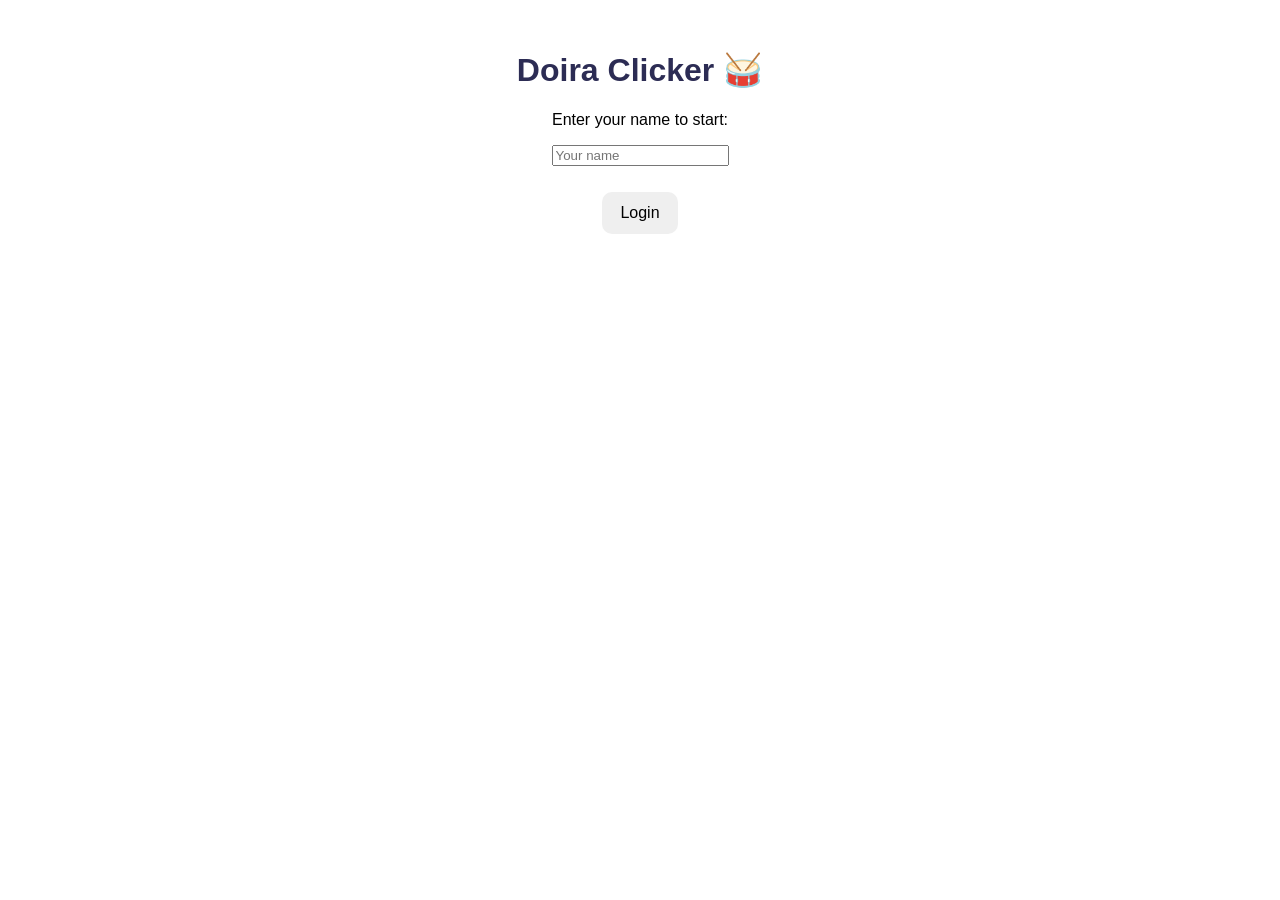
==== index.html @ 01674e0f "Initial commit" ====
<!DOCTYPE html>
<html lang="en">
<head>
    <meta charset="UTF-8">
    <title>Doira Clicker</title>
    <link rel="stylesheet" href="style.css">
</head>
<body>

<script>
if (!localStorage.getItem("doira_username")) {
    window.location.href = "login.html";
}
</script>

<button id="chatButton" class="chat-button">💬</button>

<div id="chatWindow" class="chat-window hidden">
    <div class="chat-header">
        <div>
            <strong>Daniel</strong>
            <span class="online-status">● Online</span>
        </div>

        <button id="closeChat" class="close-chat">×</button>
    </div>

    <div id="chatMessages" class="chat-messages">
        <div class="message bot-message">
            Hello! I'm Daniel 😊<br>
            You can ask me anything about the Doira.
        </div>
    </div>

    <div class="quick-questions">

        <button data-question="What is Doira?">
            🥁 What is Doira?
        </button>

        <button data-question="History of Doira">
            📜 History
        </button>

        <button data-question="How is Doira played?">
            🎵 Playing
        </button>

        <button data-question="Structure of Doira">
            🔨 Structure
        </button>

        <button data-question="Importance in Uzbek culture">
            🇺🇿 Culture
        </button>

        <button data-question="How many points do I have?">
            ⭐ My Score
        </button>

        <button data-question="How can I unlock Golden Doira?">
            🏆 Golden Doira
        </button>

        <button data-question="How can I unlock Ancient Doira?">
            🥁 Ancient Doira
        </button>

        <button data-question="What achievements can I unlock?">
            🎖 Achievements
        </button>

        <button data-question="Tell me an interesting fact about Doira">
            💡 Fun Fact
        </button>

         <button data-question="How does the bonus work?">
            🎁 Bonus +10
        </button>

        <button data-question="What can I do in this game?">
            ❓ Help
        </button>

    </div>

    <form id="chatForm" class="chat-input-area">
        <input
            id="chatInput"
            type="text"
            placeholder="Type your question..."
            autocomplete="off"
        >
        <button type="submit">➤</button>
    </form>
</div>

<div class="game-container">
    <h1>Doira Clicker 🥁</h1>

    <p class="score-text">Score: <span id="score">0</span></p>
    <p class="rank-text">Rank: <span id="rank">New Learner</span></p>

    <div class="doira-wrapper">
        <img src="doira.png" id="doira" alt="Doira">
        <span id="bonusText">+10</span>
    </div>

    <p id="factBox" class="fact-box">Unlock facts by earning more points!</p>

    <button onclick="goProfile()">👤 Profile</button>

    <audio id="drumSound" src="drum.mp3"></audio>
</div>

<script src="script.js"></script>
</body>
</html>
---- style.css ----
body {
  margin: 0;
  font-family: Arial, sans-serif;
  background: linear-gradient(135deg, #f7d794);
  text-align: center;
}

.game-container {
  padding: 30px;
}

h1 {
  color: #2c2c54;
}

.score-text {
  font-size: 28px;
  font-weight: bold;
}

.rank-text {
  font-size: 20px;
}

.doira-wrapper {
  position: relative;
  display: inline-block;
}

#doira {
  width: 230px;
  cursor: pointer;
  transition: transform 0.1s;
}

.click-animation {
  transform: scale(0.9);
}

#bonusText {
  position: absolute;
  top: -20px;
  left: 50%;
  transform: translateX(-50%);
  font-size: 32px;
  font-weight: bold;
  color: gold;
  opacity: 0;
  pointer-events: none;
}

.show-bonus {
  animation: bonusMove 0.7s ease-out;
}

@keyframes bonusMove {
  0% {
    opacity: 1;
    transform: translateX(-50%) translateY(0);
  }
  100% {
    opacity: 0;
    transform: translateX(-50%) translateY(-60px);
  }
}

.fact-box {
  background: white;
  padding: 15px;
  margin: 20px auto;
  max-width: 350px;
  border-radius: 12px;
  font-weight: bold;
}

button {
  padding: 12px 18px;
  margin: 8px;
  border: none;
  border-radius: 10px;
  cursor: pointer;
  font-size: 16px;
}

.collection {
  display: flex;
  justify-content: center;
  gap: 20px;
  flex-wrap: wrap;
}

.collection-img {
  width: 120px;
}

.locked {
  filter: grayscale(100%);
  opacity: 0.4;
}


.chat-button {
    position: fixed;
    right: 20px;
    bottom: 20px;
    width: 58px;
    height: 58px;
    border: none;
    border-radius: 50%;
    font-size: 25px;
    cursor: pointer;
    box-shadow: 0 5px 18px rgba(0, 0, 0, 0.25);
    z-index: 1000;
}

.chat-window {
    position: fixed;
    right: 20px;
    bottom: 90px;
    width: 340px;
    height: 480px;
    background: white;
    border-radius: 16px;
    box-shadow: 0 8px 30px rgba(0, 0, 0, 0.28);
    overflow: hidden;
    display: flex;
    flex-direction: column;
    text-align: left;
    z-index: 1000;
}

.hidden {
    display: none;
}

.chat-header {
    padding: 14px 16px;
    background: #2c2c54;
    color: white;
    display: flex;
    justify-content: space-between;
    align-items: center;
}

.online-status {
    display: block;
    margin-top: 3px;
    font-size: 12px;
}

.close-chat {
    margin: 0;
    padding: 0;
    background: transparent;
    color: white;
    font-size: 28px;
}

.chat-messages {
    flex: 1;
    padding: 14px;
    overflow-y: auto;
    background: #f3f3f7;
}

.message {
    max-width: 80%;
    margin-bottom: 10px;
    padding: 10px 12px;
    border-radius: 12px;
    line-height: 1.4;
    word-wrap: break-word;
}

.bot-message {
    background: white;
    border-bottom-left-radius: 3px;
}

.user-message {
    margin-left: auto;
    background: #d8d8ff;
    border-bottom-right-radius: 3px;
}

.quick-questions {
    padding: 8px;
    display: flex;
    gap: 6px;
    overflow-x: auto;
    background: white;
}

.quick-questions button {
    white-space: nowrap;
    margin: 0;
    padding: 7px 10px;
    font-size: 12px;
}

.chat-input-area {
    display: flex;
    padding: 10px;
    border-top: 1px solid #ddd;
    background: white;
}

.chat-input-area input {
    flex: 1;
    padding: 11px;
    border: 1px solid #ccc;
    border-radius: 10px;
    outline: none;
}

.chat-input-area button {
    margin: 0 0 0 7px;
    padding: 10px 14px;
}

@media (max-width: 500px) {
    .chat-window {
        right: 10px;
        bottom: 80px;
        width: calc(100% - 20px);
        height: 65vh;
    }

    .chat-button {
        right: 15px;
        bottom: 15px;
    }
}
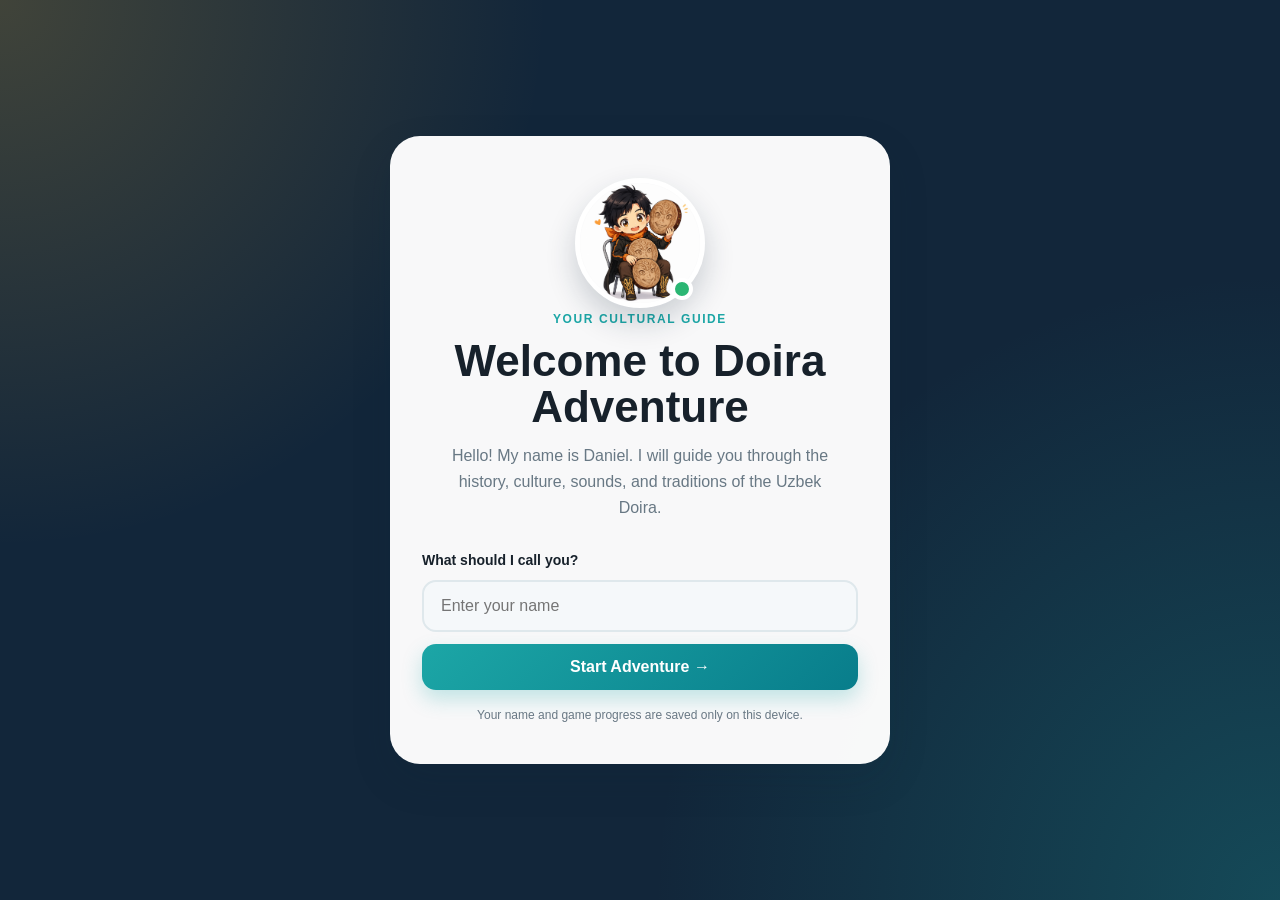
==== commit 8db75692: "Redesigned Doira game interface" ====
--- a/index.html
+++ b/index.html
@@ -2,34 +2,240 @@
 <html lang="en">
 <head>
     <meta charset="UTF-8">
+
+    <meta
+        name="viewport"
+        content="width=device-width, initial-scale=1.0"
+    >
+
     <title>Doira Clicker</title>
+
     <link rel="stylesheet" href="style.css">
+
+    <script src="https://telegram.org/js/telegram-web-app.js"></script>
 </head>
+
 <body>
 
-<script>
-if (!localStorage.getItem("doira_username")) {
-    window.location.href = "login.html";
-}
-</script>
-
-<button id="chatButton" class="chat-button">💬</button>
-
-<div id="chatWindow" class="chat-window hidden">
-    <div class="chat-header">
+<header class="app-header">
+
+    <div class="brand-section">
+
+        <img
+            src="daniel.png"
+            alt="Daniel"
+            class="daniel-avatar header-avatar"
+        >
+
         <div>
-            <strong>Daniel</strong>
-            <span class="online-status">● Online</span>
-        </div>
-
-        <button id="closeChat" class="close-chat">×</button>
+            <p class="brand-label">DANIEL PRESENTS</p>
+            <h1>Doira Clicker</h1>
+        </div>
+
     </div>
 
-    <div id="chatMessages" class="chat-messages">
+    <button
+        class="profile-header-button"
+        id="headerProfileButton"
+    >
+        <span>👤</span>
+        <span id="headerUsername">Player</span>
+    </button>
+
+</header>
+
+<main class="page-container game-page-container">
+
+    <section class="score-dashboard">
+
+        <article class="score-card main-score-card">
+
+            <p>Current Score</p>
+
+            <div class="score-value">
+                <span>⭐</span>
+                <strong id="score">0</strong>
+            </div>
+
+        </article>
+
+        <article class="score-card">
+
+            <p>Current Rank</p>
+            <strong id="rank">🌱 New Learner</strong>
+
+        </article>
+
+    </section>
+
+    <section class="progress-card">
+
+        <div class="progress-header">
+
+            <span id="progressRankName">
+                Progress to Beginner Performer
+            </span>
+
+            <span id="progressNumbers">
+                0 / 100
+            </span>
+
+        </div>
+
+        <div class="progress-track">
+
+            <div
+                class="progress-fill"
+                id="progressFill"
+            ></div>
+
+        </div>
+
+    </section>
+
+    <section class="doira-stage">
+
+        <div class="stage-decoration decoration-one"></div>
+        <div class="stage-decoration decoration-two"></div>
+
+        <p class="stage-label">TAP THE INSTRUMENT</p>
+
+        <div class="doira-wrapper">
+
+            <div class="doira-glow"></div>
+
+            <img
+                src="doira.png"
+                id="doira"
+                alt="Doira musical instrument"
+            >
+
+            <div id="floatingPointsContainer"></div>
+
+        </div>
+
+        <h2 id="currentDoiraTitle">Classic Doira</h2>
+
+        <p>
+            Tap the Doira to earn points and hear its sound.
+        </p>
+
+    </section>
+
+    <section class="content-card fact-section">
+
+        <div class="daniel-fact-header">
+
+            <img
+                src="daniel.png"
+                alt="Daniel"
+                class="daniel-avatar fact-avatar"
+            >
+
+            <div>
+                <p class="section-label">DANIEL SAYS</p>
+                <h2>Did You Know?</h2>
+            </div>
+
+        </div>
+
+        <p id="factBox" class="fact-text">
+            Earn 50 points to unlock your first Doira fact.
+        </p>
+
+        <div class="fact-progress">
+
+            <span id="factProgressText">
+                0 facts unlocked
+            </span>
+
+        </div>
+
+    </section>
+
+    <section class="mini-features-grid">
+
+        <article
+            class="mini-feature-card"
+            id="profileFeatureCard"
+        >
+            <span>👤</span>
+            <h3>Profile</h3>
+            <p>View your score, rank, and collection.</p>
+        </article>
+
+        <article
+            class="mini-feature-card"
+            id="collectionFeatureCard"
+        >
+            <span>🥁</span>
+            <h3>Collection</h3>
+            <p>Unlock and select new Doira designs.</p>
+        </article>
+
+    </section>
+
+</main>
+
+<!-- Floating chat button -->
+
+<button
+    id="chatButton"
+    class="chat-button"
+    aria-label="Open Daniel assistant"
+>
+    <img
+        src="daniel.png"
+        alt="Daniel assistant"
+    >
+
+    <span class="chat-notification">1</span>
+</button>
+
+<!-- Chat window -->
+
+<section
+    id="chatWindow"
+    class="chat-window hidden"
+>
+
+    <header class="chat-header">
+
+        <div class="chat-agent">
+
+            <img
+                src="daniel.png"
+                alt="Daniel"
+                class="daniel-avatar chat-avatar"
+            >
+
+            <div>
+                <strong>Daniel</strong>
+                <span>● Online cultural guide</span>
+            </div>
+
+        </div>
+
+        <button
+            id="closeChat"
+            class="close-chat"
+            aria-label="Close chat"
+        >
+            ×
+        </button>
+
+    </header>
+
+    <div
+        id="chatMessages"
+        class="chat-messages"
+    >
+
         <div class="message bot-message">
-            Hello! I'm Daniel 😊<br>
-            You can ask me anything about the Doira.
-        </div>
+            Hello! I am Daniel 😊 You can ask me about the Doira,
+            your score, unlocked facts, or your collection.
+        </div>
+
     </div>
 
     <div class="quick-questions">
@@ -38,7 +244,7 @@
             🥁 What is Doira?
         </button>
 
-        <button data-question="History of Doira">
+        <button data-question="Tell me about the history of Doira">
             📜 History
         </button>
 
@@ -46,11 +252,11 @@
             🎵 Playing
         </button>
 
-        <button data-question="Structure of Doira">
+        <button data-question="What is the structure of Doira?">
             🔨 Structure
         </button>
 
-        <button data-question="Importance in Uzbek culture">
+        <button data-question="Why is Doira important in Uzbek culture?">
             🇺🇿 Culture
         </button>
 
@@ -63,19 +269,15 @@
         </button>
 
         <button data-question="How can I unlock Ancient Doira?">
-            🥁 Ancient Doira
-        </button>
-
-        <button data-question="What achievements can I unlock?">
-            🎖 Achievements
+            🏺 Ancient Doira
         </button>
 
         <button data-question="Tell me an interesting fact about Doira">
             💡 Fun Fact
         </button>
 
-         <button data-question="How does the bonus work?">
-            🎁 Bonus +10
+        <button data-question="How does the bonus work?">
+            ✨ Bonus
         </button>
 
         <button data-question="What can I do in this game?">
@@ -84,35 +286,53 @@
 
     </div>
 
-    <form id="chatForm" class="chat-input-area">
+    <form
+        id="chatForm"
+        class="chat-input-area"
+    >
+
         <input
             id="chatInput"
             type="text"
-            placeholder="Type your question..."
+            placeholder="Ask Daniel..."
             autocomplete="off"
         >
-        <button type="submit">➤</button>
+
+        <button
+            type="submit"
+            aria-label="Send message"
+        >
+            ➤
+        </button>
+
     </form>
-</div>
-
-<div class="game-container">
-    <h1>Doira Clicker 🥁</h1>
-
-    <p class="score-text">Score: <span id="score">0</span></p>
-    <p class="rank-text">Rank: <span id="rank">New Learner</span></p>
-
-    <div class="doira-wrapper">
-        <img src="doira.png" id="doira" alt="Doira">
-        <span id="bonusText">+10</span>
-    </div>
-
-    <p id="factBox" class="fact-box">Unlock facts by earning more points!</p>
-
-    <button onclick="goProfile()">👤 Profile</button>
-
-    <audio id="drumSound" src="drum.mp3"></audio>
-</div>
+
+</section>
+
+<nav class="bottom-navigation">
+
+    <button class="nav-button active">
+        <span>🎮</span>
+        Game
+    </button>
+
+    <button
+        class="nav-button"
+        data-link="profile.html"
+    >
+        <span>👤</span>
+        Profile
+    </button>
+
+</nav>
+
+<audio
+    id="drumSound"
+    src="drum.mp3"
+    preload="auto"
+></audio>
 
 <script src="script.js"></script>
+
 </body>
 </html>
--- a/style.css
+++ b/style.css
@@ -1,233 +1,1119 @@
+:root {
+    --primary-dark: #12263a;
+    --secondary-dark: #19364d;
+    --turquoise: #1ca6a6;
+    --turquoise-light: #75d6ce;
+    --gold: #e5ad39;
+    --cream: #fff8e8;
+    --surface: #ffffff;
+    --surface-soft: #f5f8fa;
+    --text-main: #17212b;
+    --text-muted: #687884;
+    --success: #2bb673;
+    --danger: #dc5a5a;
+    --border: #dfe8ec;
+    --shadow: 0 16px 40px rgba(15, 39, 57, 0.13);
+    --small-shadow: 0 8px 24px rgba(15, 39, 57, 0.1);
+}
+
+* {
+    box-sizing: border-box;
+}
+
+html {
+    scroll-behavior: smooth;
+}
+
 body {
-  margin: 0;
-  font-family: Arial, sans-serif;
-  background: linear-gradient(135deg, #f7d794);
-  text-align: center;
-}
-
-.game-container {
-  padding: 30px;
-}
-
-h1 {
-  color: #2c2c54;
-}
-
-.score-text {
-  font-size: 28px;
-  font-weight: bold;
-}
-
-.rank-text {
-  font-size: 20px;
+    min-height: 100vh;
+    margin: 0;
+    padding-bottom: 90px;
+    color: var(--text-main);
+    font-family: Arial, Helvetica, sans-serif;
+    background:
+        radial-gradient(
+            circle at top right,
+            rgba(117, 214, 206, 0.25),
+            transparent 35%
+        ),
+        linear-gradient(180deg, #f6fbfc 0%, #eef5f7 100%);
+}
+
+button,
+input {
+    font: inherit;
+}
+
+button {
+    cursor: pointer;
+}
+
+.hidden {
+    display: none !important;
+}
+
+/* Shared avatar */
+
+.daniel-avatar {
+    object-fit: cover;
+    border-radius: 50%;
+    background: var(--surface);
+}
+
+.header-avatar {
+    width: 50px;
+    height: 50px;
+    border: 3px solid rgba(255, 255, 255, 0.25);
+}
+
+.fact-avatar {
+    width: 56px;
+    height: 56px;
+    border: 3px solid var(--turquoise-light);
+}
+
+.chat-avatar {
+    width: 43px;
+    height: 43px;
+}
+
+/* Login */
+
+.login-page {
+    display: grid;
+    place-items: center;
+    padding: 24px;
+    background:
+        radial-gradient(
+            circle at top left,
+            rgba(229, 173, 57, 0.22),
+            transparent 35%
+        ),
+        radial-gradient(
+            circle at bottom right,
+            rgba(28, 166, 166, 0.28),
+            transparent 40%
+        ),
+        var(--primary-dark);
+}
+
+.login-layout {
+    width: 100%;
+    max-width: 500px;
+}
+
+.login-card {
+    padding: 42px 32px;
+    text-align: center;
+    border-radius: 30px;
+    background: rgba(255, 255, 255, 0.97);
+    box-shadow: var(--shadow);
+}
+
+.avatar-wrapper {
+    position: relative;
+    display: inline-block;
+}
+
+.large-avatar {
+    width: 130px;
+    height: 130px;
+    border: 5px solid var(--surface);
+    box-shadow: 0 14px 30px rgba(18, 38, 58, 0.2);
+}
+
+.online-indicator {
+    position: absolute;
+    right: 12px;
+    bottom: 12px;
+    width: 22px;
+    height: 22px;
+    border: 4px solid white;
+    border-radius: 50%;
+    background: var(--success);
+}
+
+.small-label,
+.section-label,
+.brand-label,
+.stage-label {
+    margin: 0;
+    color: var(--turquoise);
+    font-size: 12px;
+    font-weight: 800;
+    letter-spacing: 1.6px;
+}
+
+.login-card h1 {
+    margin: 12px 0;
+    font-size: clamp(30px, 7vw, 44px);
+    line-height: 1.05;
+}
+
+.login-description {
+    margin: 0 auto 30px;
+    max-width: 390px;
+    color: var(--text-muted);
+    font-size: 16px;
+    line-height: 1.65;
+}
+
+.login-form {
+    display: flex;
+    flex-direction: column;
+    gap: 12px;
+    text-align: left;
+}
+
+.login-form label {
+    font-size: 14px;
+    font-weight: 700;
+}
+
+.login-form input {
+    width: 100%;
+    padding: 15px 17px;
+    color: var(--text-main);
+    border: 2px solid var(--border);
+    border-radius: 14px;
+    outline: none;
+    background: var(--surface-soft);
+    transition: 0.2s;
+}
+
+.login-form input:focus {
+    border-color: var(--turquoise);
+    box-shadow: 0 0 0 4px rgba(28, 166, 166, 0.13);
+}
+
+.privacy-text {
+    margin: 18px 0 0;
+    color: var(--text-muted);
+    font-size: 12px;
+}
+
+/* Buttons */
+
+.primary-button,
+.secondary-button {
+    border: none;
+    border-radius: 14px;
+    font-weight: 700;
+    transition:
+        transform 0.2s,
+        box-shadow 0.2s,
+        opacity 0.2s;
+}
+
+.primary-button {
+    padding: 14px 20px;
+    color: white;
+    background:
+        linear-gradient(
+            135deg,
+            var(--turquoise),
+            #087d8b
+        );
+    box-shadow: 0 9px 20px rgba(28, 166, 166, 0.25);
+}
+
+.secondary-button {
+    padding: 11px 16px;
+    color: var(--primary-dark);
+    border: 1px solid var(--border);
+    background: var(--surface-soft);
+}
+
+.primary-button:hover,
+.secondary-button:hover {
+    transform: translateY(-2px);
+}
+
+.primary-button:active,
+.secondary-button:active {
+    transform: translateY(0);
+}
+
+.primary-button:disabled,
+.secondary-button:disabled {
+    cursor: not-allowed;
+    opacity: 0.45;
+    transform: none;
+}
+
+.full-button {
+    width: 100%;
+}
+
+/* App header */
+
+.app-header {
+    position: sticky;
+    top: 0;
+    z-index: 30;
+    display: flex;
+    justify-content: space-between;
+    align-items: center;
+    min-height: 82px;
+    padding: 15px 22px;
+    color: white;
+    background:
+        linear-gradient(
+            135deg,
+            var(--primary-dark),
+            var(--secondary-dark)
+        );
+    box-shadow: 0 5px 18px rgba(18, 38, 58, 0.2);
+}
+
+.brand-section {
+    display: flex;
+    align-items: center;
+    gap: 12px;
+}
+
+.brand-section h1 {
+    margin: 2px 0 0;
+    font-size: 21px;
+}
+
+.brand-label {
+    color: var(--turquoise-light);
+    font-size: 10px;
+}
+
+.profile-header-button,
+.small-icon-button {
+    border: none;
+    color: white;
+    background: rgba(255, 255, 255, 0.11);
+}
+
+.profile-header-button {
+    display: flex;
+    align-items: center;
+    gap: 7px;
+    padding: 10px 13px;
+    border-radius: 12px;
+}
+
+.small-icon-button {
+    width: 42px;
+    height: 42px;
+    border-radius: 50%;
+    font-size: 20px;
+}
+
+/* Layout */
+
+.page-container {
+    width: min(100% - 28px, 920px);
+    margin: 0 auto;
+    padding: 24px 0;
+}
+
+.game-page-container {
+    max-width: 760px;
+}
+
+.content-card,
+.progress-card,
+.score-card,
+.profile-hero {
+    border: 1px solid rgba(223, 232, 236, 0.75);
+    background: rgba(255, 255, 255, 0.95);
+    box-shadow: var(--small-shadow);
+}
+
+/* Score */
+
+.score-dashboard {
+    display: grid;
+    grid-template-columns: 1.15fr 1fr;
+    gap: 14px;
+}
+
+.score-card {
+    padding: 18px;
+    border-radius: 18px;
+}
+
+.score-card p {
+    margin: 0 0 8px;
+    color: var(--text-muted);
+    font-size: 13px;
+}
+
+.score-card strong {
+    font-size: 18px;
+}
+
+.main-score-card {
+    color: white;
+    border: none;
+    background:
+        linear-gradient(
+            135deg,
+            var(--turquoise),
+            #087d8b
+        );
+}
+
+.main-score-card p {
+    color: rgba(255, 255, 255, 0.75);
+}
+
+.score-value {
+    display: flex;
+    align-items: center;
+    gap: 8px;
+}
+
+.score-value strong {
+    font-size: 30px;
+}
+
+/* Progress */
+
+.progress-card {
+    margin-top: 14px;
+    padding: 17px;
+    border-radius: 18px;
+}
+
+.progress-header {
+    display: flex;
+    justify-content: space-between;
+    gap: 12px;
+    margin-bottom: 10px;
+    font-size: 13px;
+    font-weight: 700;
+}
+
+.progress-header span:last-child {
+    color: var(--turquoise);
+}
+
+.progress-track {
+    height: 11px;
+    overflow: hidden;
+    border-radius: 99px;
+    background: #e7eff2;
+}
+
+.progress-fill {
+    width: 0;
+    height: 100%;
+    border-radius: inherit;
+    background:
+        linear-gradient(
+            90deg,
+            var(--gold),
+            #ffda75
+        );
+    transition: width 0.4s ease;
+}
+
+/* Game stage */
+
+.doira-stage {
+    position: relative;
+    overflow: hidden;
+    margin-top: 18px;
+    padding: 36px 20px 28px;
+    text-align: center;
+    border-radius: 28px;
+    color: white;
+    background:
+        linear-gradient(
+            145deg,
+            var(--primary-dark),
+            #214d65
+        );
+    box-shadow: var(--shadow);
+}
+
+.stage-decoration {
+    position: absolute;
+    border-radius: 50%;
+    background: rgba(117, 214, 206, 0.12);
+}
+
+.decoration-one {
+    top: -70px;
+    right: -60px;
+    width: 220px;
+    height: 220px;
+}
+
+.decoration-two {
+    bottom: -100px;
+    left: -80px;
+    width: 250px;
+    height: 250px;
+}
+
+.stage-label {
+    position: relative;
+    color: var(--gold);
 }
 
 .doira-wrapper {
-  position: relative;
-  display: inline-block;
+    position: relative;
+    z-index: 2;
+    display: inline-grid;
+    place-items: center;
+    width: min(78vw, 330px);
+    height: min(78vw, 330px);
+    margin: 15px 0 8px;
+}
+
+.doira-glow {
+    position: absolute;
+    width: 82%;
+    height: 82%;
+    border-radius: 50%;
+    background: rgba(229, 173, 57, 0.2);
+    filter: blur(22px);
+    animation: glowPulse 2s infinite alternate;
 }
 
 #doira {
-  width: 230px;
-  cursor: pointer;
-  transition: transform 0.1s;
-}
-
-.click-animation {
-  transform: scale(0.9);
-}
-
-#bonusText {
-  position: absolute;
-  top: -20px;
-  left: 50%;
-  transform: translateX(-50%);
-  font-size: 32px;
-  font-weight: bold;
-  color: gold;
-  opacity: 0;
-  pointer-events: none;
-}
-
-.show-bonus {
-  animation: bonusMove 0.7s ease-out;
-}
-
-@keyframes bonusMove {
-  0% {
+    position: relative;
+    z-index: 2;
+    width: 88%;
+    max-height: 88%;
+    object-fit: contain;
+    cursor: pointer;
+    user-select: none;
+    -webkit-tap-highlight-color: transparent;
+    filter: drop-shadow(0 18px 18px rgba(0, 0, 0, 0.3));
+    transition: transform 0.12s ease;
+}
+
+#doira:hover {
+    transform: scale(1.025);
+}
+
+#doira.click-animation {
+    transform: scale(0.89) rotate(-2deg);
+}
+
+.doira-stage h2 {
+    position: relative;
+    z-index: 2;
+    margin: 0 0 7px;
+}
+
+.doira-stage > p:last-child {
+    position: relative;
+    z-index: 2;
+    margin: 0;
+    color: rgba(255, 255, 255, 0.72);
+}
+
+#floatingPointsContainer {
+    position: absolute;
+    inset: 0;
+    z-index: 5;
+    pointer-events: none;
+}
+
+.floating-point {
+    position: absolute;
+    left: 50%;
+    top: 38%;
+    font-size: 28px;
+    font-weight: 900;
+    transform: translate(-50%, -50%);
+    animation: floatingScore 0.8s ease-out forwards;
+}
+
+.normal-point {
+    color: white;
+    text-shadow: 0 3px 10px rgba(0, 0, 0, 0.4);
+}
+
+.bonus-point {
+    color: #ffd65c;
+    font-size: 35px;
+    text-shadow:
+        0 0 12px rgba(255, 214, 92, 0.8),
+        0 4px 10px rgba(0, 0, 0, 0.35);
+}
+
+/* Cards */
+
+.content-card {
+    margin-top: 18px;
+    padding: 21px;
+    border-radius: 22px;
+}
+
+.section-heading,
+.daniel-fact-header {
+    display: flex;
+    justify-content: space-between;
+    align-items: center;
+}
+
+.section-heading h2,
+.daniel-fact-header h2 {
+    margin: 3px 0 0;
+    font-size: 21px;
+}
+
+.section-icon {
+    font-size: 32px;
+}
+
+.daniel-fact-header {
+    justify-content: flex-start;
+    gap: 13px;
+}
+
+.fact-text {
+    min-height: 52px;
+    margin: 18px 0 11px;
+    color: var(--text-main);
+    font-size: 16px;
+    line-height: 1.6;
+}
+
+.fact-progress {
+    padding-top: 11px;
+    color: var(--turquoise);
+    border-top: 1px solid var(--border);
+    font-size: 13px;
+    font-weight: 700;
+}
+
+.mini-features-grid {
+    display: grid;
+    grid-template-columns: 1fr 1fr;
+    gap: 14px;
+    margin-top: 18px;
+}
+
+.mini-feature-card {
+    padding: 20px;
+    border-radius: 20px;
+    border: 1px solid var(--border);
+    background: white;
+    box-shadow: var(--small-shadow);
+    cursor: pointer;
+    transition: 0.2s;
+}
+
+.mini-feature-card:hover {
+    transform: translateY(-3px);
+}
+
+.mini-feature-card span {
+    font-size: 30px;
+}
+
+.mini-feature-card h3 {
+    margin: 10px 0 6px;
+}
+
+.mini-feature-card p {
+    margin: 0;
+    color: var(--text-muted);
+    font-size: 13px;
+    line-height: 1.45;
+}
+
+/* Profile */
+
+.profile-hero {
+    display: flex;
+    align-items: center;
+    gap: 18px;
+    padding: 23px;
+    border-radius: 22px;
+}
+
+.profile-avatar {
+    display: grid;
+    place-items: center;
+    width: 72px;
+    height: 72px;
+    flex-shrink: 0;
+    color: white;
+    border-radius: 50%;
+    background:
+        linear-gradient(
+            135deg,
+            var(--turquoise),
+            var(--primary-dark)
+        );
+    font-size: 29px;
+    font-weight: 800;
+}
+
+.profile-hero h2 {
+    margin: 4px 0;
+}
+
+.profile-hero p:last-child {
+    margin: 0;
+    color: var(--text-muted);
+}
+
+.statistics-grid {
+    display: grid;
+    grid-template-columns: repeat(2, 1fr);
+    gap: 14px;
+    margin-top: 18px;
+}
+
+.stat-card {
+    display: flex;
+    align-items: center;
+    gap: 13px;
+    padding: 17px;
+    border-radius: 18px;
+    border: 1px solid var(--border);
+    background: white;
+    box-shadow: var(--small-shadow);
+}
+
+.stat-icon {
+    font-size: 29px;
+}
+
+.stat-card p {
+    margin: 0 0 5px;
+    color: var(--text-muted);
+    font-size: 12px;
+}
+
+.collection-grid {
+    display: grid;
+    grid-template-columns: repeat(3, 1fr);
+    gap: 15px;
+    margin-top: 20px;
+}
+
+.collection-card {
+    padding: 14px;
+    text-align: center;
+    border: 2px solid transparent;
+    border-radius: 18px;
+    background: var(--surface-soft);
+    transition: 0.2s;
+}
+
+.collection-card.selected {
+    border-color: var(--turquoise);
+    box-shadow: 0 0 0 4px rgba(28, 166, 166, 0.1);
+}
+
+.collection-image-wrapper {
+    position: relative;
+    display: grid;
+    place-items: center;
+    min-height: 145px;
+    border-radius: 14px;
+    background: white;
+}
+
+.collection-image {
+    width: 120px;
+    height: 120px;
+    object-fit: contain;
+}
+
+.collection-image.locked-image {
+    opacity: 0.3;
+    filter: grayscale(1);
+}
+
+.lock-overlay {
+    position: absolute;
+    display: grid;
+    place-items: center;
+    inset: 0;
+    color: white;
+    border-radius: 14px;
+    background: rgba(18, 38, 58, 0.65);
+    font-weight: 800;
+}
+
+.collection-card h3 {
+    margin: 13px 0 5px;
+}
+
+.collection-card p {
+    min-height: 34px;
+    margin: 0 0 12px;
+    color: var(--text-muted);
+    font-size: 12px;
+}
+
+.achievement-list {
+    display: flex;
+    flex-direction: column;
+    gap: 11px;
+    margin-top: 18px;
+}
+
+.achievement-item {
+    display: grid;
+    grid-template-columns: auto 1fr auto;
+    align-items: center;
+    gap: 13px;
+    padding: 14px;
+    border-radius: 15px;
+    background: var(--surface-soft);
+    opacity: 0.58;
+}
+
+.achievement-item.unlocked {
     opacity: 1;
-    transform: translateX(-50%) translateY(0);
-  }
-  100% {
-    opacity: 0;
-    transform: translateX(-50%) translateY(-60px);
-  }
-}
-
-.fact-box {
-  background: white;
-  padding: 15px;
-  margin: 20px auto;
-  max-width: 350px;
-  border-radius: 12px;
-  font-weight: bold;
-}
-
-button {
-  padding: 12px 18px;
-  margin: 8px;
-  border: none;
-  border-radius: 10px;
-  cursor: pointer;
-  font-size: 16px;
-}
-
-.collection {
-  display: flex;
-  justify-content: center;
-  gap: 20px;
-  flex-wrap: wrap;
-}
-
-.collection-img {
-  width: 120px;
-}
-
-.locked {
-  filter: grayscale(100%);
-  opacity: 0.4;
-}
-
+    background: rgba(43, 182, 115, 0.09);
+}
+
+.achievement-item > span {
+    font-size: 28px;
+}
+
+.achievement-item h3,
+.achievement-item p {
+    margin: 0;
+}
+
+.achievement-item p {
+    margin-top: 3px;
+    color: var(--text-muted);
+    font-size: 12px;
+}
+
+.achievement-status {
+    color: var(--text-muted);
+    font-size: 12px;
+}
+
+.achievement-item.unlocked .achievement-status {
+    color: var(--success);
+}
+
+/* Bottom navigation */
+
+.bottom-navigation {
+    position: fixed;
+    left: 50%;
+    bottom: 13px;
+    z-index: 40;
+    display: flex;
+    gap: 6px;
+    width: min(calc(100% - 26px), 430px);
+    padding: 7px;
+    border: 1px solid rgba(223, 232, 236, 0.8);
+    border-radius: 20px;
+    background: rgba(255, 255, 255, 0.94);
+    box-shadow: var(--shadow);
+    backdrop-filter: blur(12px);
+    transform: translateX(-50%);
+}
+
+.nav-button {
+    display: flex;
+    flex: 1;
+    flex-direction: column;
+    align-items: center;
+    gap: 3px;
+    padding: 9px;
+    color: var(--text-muted);
+    border: none;
+    border-radius: 14px;
+    background: transparent;
+    font-size: 11px;
+    font-weight: 700;
+}
+
+.nav-button span {
+    font-size: 20px;
+}
+
+.nav-button.active {
+    color: white;
+    background: var(--primary-dark);
+}
+
+/* Chat */
 
 .chat-button {
     position: fixed;
-    right: 20px;
-    bottom: 20px;
-    width: 58px;
-    height: 58px;
-    border: none;
+    right: 18px;
+    bottom: 93px;
+    z-index: 70;
+    display: grid;
+    place-items: center;
+    width: 63px;
+    height: 63px;
+    padding: 0;
+    border: 4px solid white;
     border-radius: 50%;
-    font-size: 25px;
-    cursor: pointer;
-    box-shadow: 0 5px 18px rgba(0, 0, 0, 0.25);
-    z-index: 1000;
+    background: var(--turquoise);
+    box-shadow: 0 12px 25px rgba(18, 38, 58, 0.25);
+}
+
+.chat-button img {
+    width: 100%;
+    height: 100%;
+    border-radius: inherit;
+    object-fit: cover;
+}
+
+.chat-notification {
+    position: absolute;
+    top: -4px;
+    right: -3px;
+    display: grid;
+    place-items: center;
+    width: 21px;
+    height: 21px;
+    color: white;
+    border: 2px solid white;
+    border-radius: 50%;
+    background: var(--danger);
+    font-size: 11px;
+    font-weight: 800;
 }
 
 .chat-window {
     position: fixed;
-    right: 20px;
-    bottom: 90px;
-    width: 340px;
-    height: 480px;
+    right: 18px;
+    bottom: 166px;
+    z-index: 80;
+    display: flex;
+    flex-direction: column;
+    width: min(370px, calc(100% - 28px));
+    height: min(570px, calc(100vh - 200px));
+    overflow: hidden;
+    border: 1px solid var(--border);
+    border-radius: 24px;
     background: white;
-    border-radius: 16px;
-    box-shadow: 0 8px 30px rgba(0, 0, 0, 0.28);
-    overflow: hidden;
-    display: flex;
-    flex-direction: column;
-    text-align: left;
-    z-index: 1000;
-}
-
-.hidden {
-    display: none;
+    box-shadow: 0 24px 60px rgba(18, 38, 58, 0.32);
 }
 
 .chat-header {
-    padding: 14px 16px;
-    background: #2c2c54;
-    color: white;
     display: flex;
     justify-content: space-between;
     align-items: center;
-}
-
-.online-status {
+    padding: 13px 15px;
+    color: white;
+    background:
+        linear-gradient(
+            135deg,
+            var(--primary-dark),
+            var(--secondary-dark)
+        );
+}
+
+.chat-agent {
+    display: flex;
+    align-items: center;
+    gap: 10px;
+}
+
+.chat-agent strong,
+.chat-agent span {
     display: block;
+}
+
+.chat-agent span {
     margin-top: 3px;
-    font-size: 12px;
+    color: var(--turquoise-light);
+    font-size: 11px;
 }
 
 .close-chat {
-    margin: 0;
-    padding: 0;
+    padding: 2px 8px;
+    color: white;
+    border: none;
     background: transparent;
-    color: white;
-    font-size: 28px;
+    font-size: 29px;
 }
 
 .chat-messages {
     flex: 1;
     padding: 14px;
     overflow-y: auto;
-    background: #f3f3f7;
+    background: #f1f6f8;
 }
 
 .message {
-    max-width: 80%;
+    width: fit-content;
+    max-width: 84%;
     margin-bottom: 10px;
     padding: 10px 12px;
-    border-radius: 12px;
-    line-height: 1.4;
-    word-wrap: break-word;
+    border-radius: 14px;
+    line-height: 1.45;
+    word-break: break-word;
 }
 
 .bot-message {
+    border-bottom-left-radius: 4px;
     background: white;
-    border-bottom-left-radius: 3px;
+    box-shadow: 0 3px 10px rgba(18, 38, 58, 0.07);
 }
 
 .user-message {
     margin-left: auto;
-    background: #d8d8ff;
-    border-bottom-right-radius: 3px;
+    color: white;
+    border-bottom-right-radius: 4px;
+    background: var(--turquoise);
 }
 
 .quick-questions {
-    padding: 8px;
-    display: flex;
-    gap: 6px;
+    display: flex;
+    gap: 7px;
+    padding: 9px;
     overflow-x: auto;
+    border-top: 1px solid var(--border);
     background: white;
 }
 
 .quick-questions button {
-    white-space: nowrap;
-    margin: 0;
+    flex-shrink: 0;
     padding: 7px 10px;
-    font-size: 12px;
+    color: var(--primary-dark);
+    border: 1px solid var(--border);
+    border-radius: 99px;
+    background: var(--surface-soft);
+    font-size: 11px;
 }
 
 .chat-input-area {
     display: flex;
+    gap: 8px;
     padding: 10px;
-    border-top: 1px solid #ddd;
+    border-top: 1px solid var(--border);
     background: white;
 }
 
 .chat-input-area input {
     flex: 1;
-    padding: 11px;
-    border: 1px solid #ccc;
-    border-radius: 10px;
+    min-width: 0;
+    padding: 11px 12px;
+    border: 1px solid var(--border);
+    border-radius: 12px;
     outline: none;
 }
 
+.chat-input-area input:focus {
+    border-color: var(--turquoise);
+}
+
 .chat-input-area button {
-    margin: 0 0 0 7px;
-    padding: 10px 14px;
-}
-
-@media (max-width: 500px) {
+    width: 44px;
+    color: white;
+    border: none;
+    border-radius: 12px;
+    background: var(--turquoise);
+}
+
+/* Animations */
+
+@keyframes glowPulse {
+    from {
+        transform: scale(0.92);
+        opacity: 0.6;
+    }
+
+    to {
+        transform: scale(1.08);
+        opacity: 1;
+    }
+}
+
+@keyframes floatingScore {
+    0% {
+        opacity: 1;
+        transform: translate(-50%, -30%) scale(0.75);
+    }
+
+    40% {
+        transform: translate(-50%, -80%) scale(1.18);
+    }
+
+    100% {
+        opacity: 0;
+        transform: translate(-50%, -170%) scale(1);
+    }
+}
+
+@media (max-width: 700px) {
+    .collection-grid {
+        grid-template-columns: 1fr;
+    }
+
+    .collection-image-wrapper {
+        min-height: 170px;
+    }
+
+    .statistics-grid {
+        grid-template-columns: 1fr 1fr;
+    }
+}
+
+@media (max-width: 520px) {
+    .app-header {
+        padding: 13px 15px;
+    }
+
+    .header-avatar {
+        width: 44px;
+        height: 44px;
+    }
+
+    .brand-section h1 {
+        font-size: 17px;
+    }
+
+    .profile-header-button {
+        max-width: 115px;
+    }
+
+    .profile-header-button span:last-child {
+        overflow: hidden;
+        text-overflow: ellipsis;
+        white-space: nowrap;
+    }
+
+    .score-dashboard,
+    .mini-features-grid {
+        grid-template-columns: 1fr;
+    }
+
+    .statistics-grid {
+        grid-template-columns: 1fr;
+    }
+
+    .progress-header {
+        flex-direction: column;
+    }
+
+    .login-card {
+        padding: 35px 21px;
+    }
+
+    .large-avatar {
+        width: 110px;
+        height: 110px;
+    }
+
     .chat-window {
         right: 10px;
-        bottom: 80px;
+        bottom: 158px;
         width: calc(100% - 20px);
-        height: 65vh;
+        height: min(560px, calc(100vh - 180px));
     }
 
     .chat-button {
-        right: 15px;
-        bottom: 15px;
+        right: 14px;
     }
 }
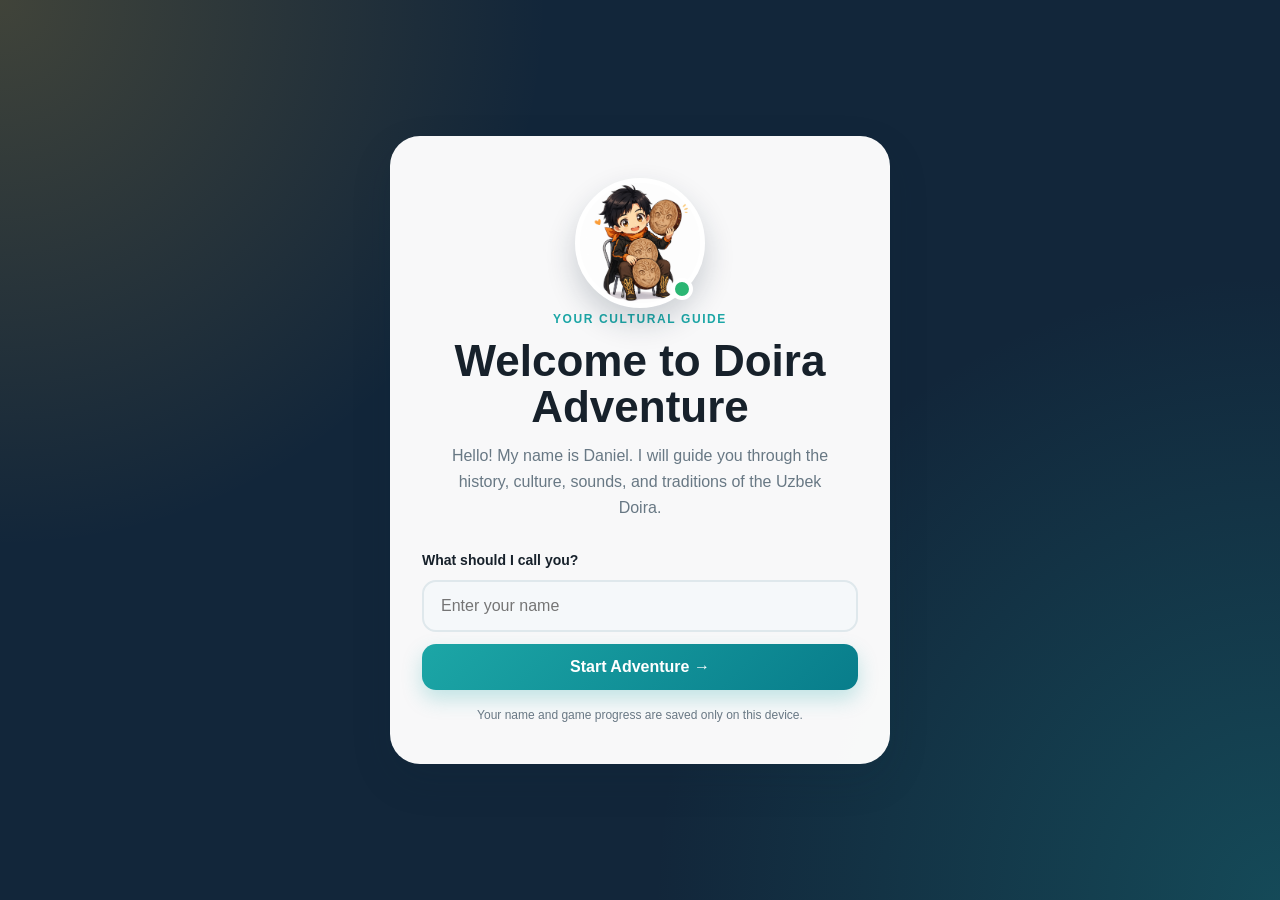
==== commit 9e8997ca: "Quiz Update for Doira Game" ====
--- a/index.html
+++ b/index.html
@@ -284,6 +284,10 @@
             ❓ Help
         </button>
 
+        <button id="startChatQuiz">
+            📝 Start Quiz
+        </button>
+
     </div>
 
     <form
--- a/style.css
+++ b/style.css
@@ -1116,4 +1116,61 @@
     .chat-button {
         right: 14px;
     }
+}
+
+.quiz-message {
+    width: 100%;
+    max-width: 100%;
+}
+
+.quiz-question-title {
+    margin: 0 0 6px;
+    color: var(--turquoise);
+    font-size: 12px;
+    font-weight: 800;
+    text-transform: uppercase;
+}
+
+.quiz-question-text {
+    margin: 0 0 12px;
+    font-weight: 700;
+    line-height: 1.45;
+}
+
+.chat-quiz-options {
+    display: flex;
+    flex-direction: column;
+    gap: 7px;
+}
+
+.chat-quiz-options button {
+    width: 100%;
+    padding: 10px;
+    text-align: left;
+    color: var(--text-main);
+    border: 1px solid var(--border);
+    border-radius: 10px;
+    background: var(--surface-soft);
+    transition: 0.2s;
+}
+
+.chat-quiz-options button:hover:not(:disabled) {
+    border-color: var(--turquoise);
+    background: rgba(28, 166, 166, 0.08);
+}
+
+.chat-quiz-options button:disabled {
+    cursor: default;
+}
+
+.chat-quiz-options button.correct-answer {
+    color: #176b47;
+    border-color: var(--success);
+    background: rgba(43, 182, 115, 0.16);
+}
+
+.chat-quiz-options button.wrong-answer {
+    color: #932f2f;
+    border-color: var(--danger);
+    background: rgba(220, 90, 90, 0.15);
 }
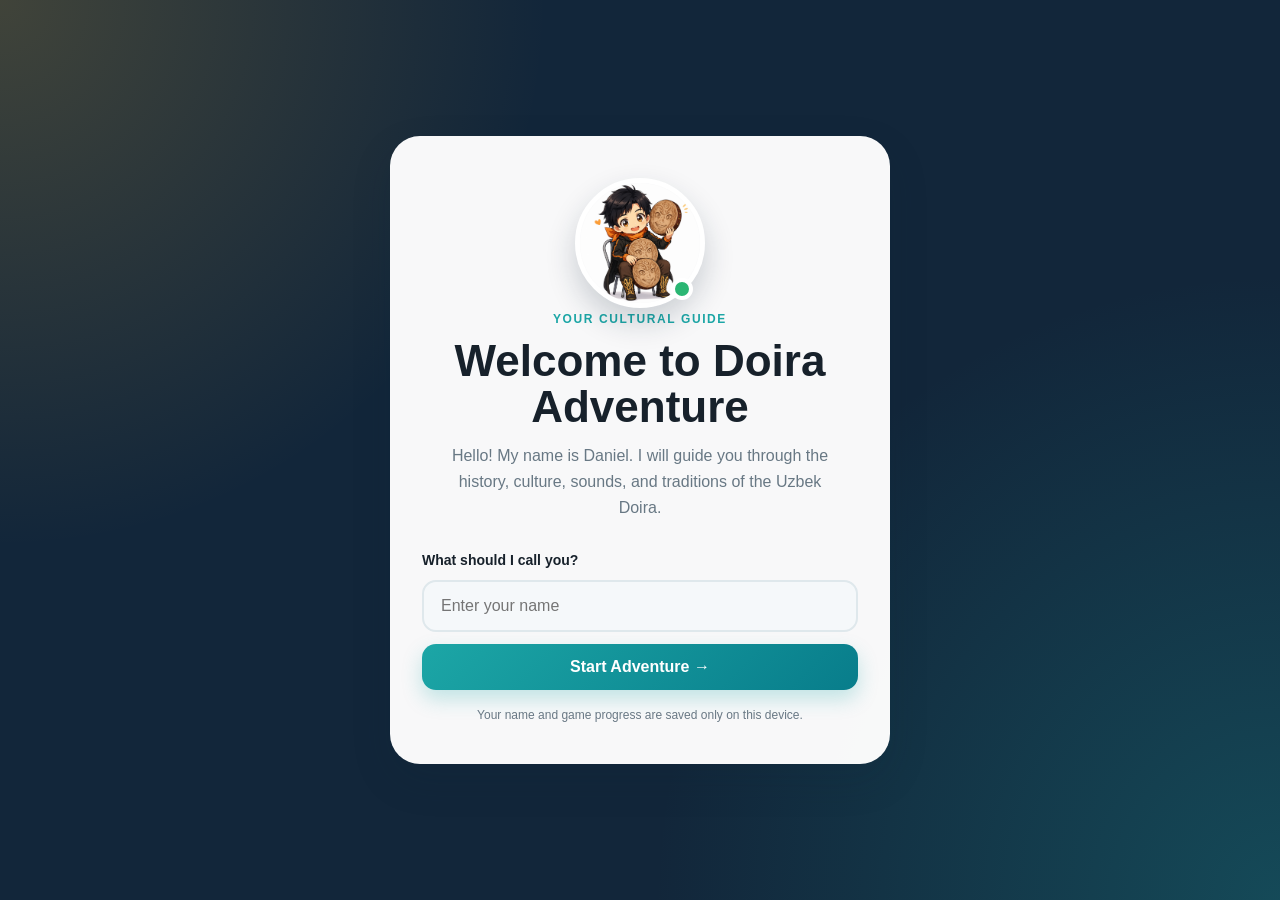
==== commit 69d6569d: "Added full Daniel assistant page" ====
--- a/index.html
+++ b/index.html
@@ -64,6 +64,15 @@
             <p>Current Rank</p>
             <strong id="rank">🌱 New Learner</strong>
 
+        </article>
+
+        <article
+        class="mini-feature-card"
+        data-link="chat.html"
+        >
+            <span>💬</span>
+            <h3>Daniel Assistant</h3>
+            <p>Open the full chat and ask questions about Doira.</p>
         </article>
 
     </section>
@@ -322,6 +331,14 @@
 
     <button
         class="nav-button"
+        data-link="chat.html"
+    >
+        <span>💬</span>
+        Assistant
+    </button>
+
+    <button
+        class="nav-button"
         data-link="profile.html"
     >
         <span>👤</span>
--- a/style.css
+++ b/style.css
@@ -1173,4 +1173,419 @@
     color: #932f2f;
     border-color: var(--danger);
     background: rgba(220, 90, 90, 0.15);
+}
+
+/* Full Daniel assistant page */
+
+.assistant-page {
+    padding-bottom: 95px;
+    overflow-x: hidden;
+}
+
+.assistant-layout {
+    display: grid;
+    grid-template-columns: 300px minmax(0, 1fr);
+    gap: 20px;
+    width: min(calc(100% - 30px), 1200px);
+    height: calc(100vh - 192px);
+    min-height: 650px;
+    margin: 20px auto;
+}
+
+.assistant-sidebar,
+.assistant-chat-panel {
+    border: 1px solid var(--border);
+    background: rgba(255, 255, 255, 0.96);
+    box-shadow: var(--shadow);
+}
+
+.assistant-sidebar {
+    overflow-y: auto;
+    padding: 20px;
+    border-radius: 24px;
+}
+
+.assistant-profile-card {
+    padding-bottom: 20px;
+    text-align: center;
+    border-bottom: 1px solid var(--border);
+}
+
+.assistant-large-avatar {
+    width: 105px;
+    height: 105px;
+    border: 4px solid white;
+    box-shadow: var(--small-shadow);
+}
+
+.assistant-profile-card h2 {
+    margin: 12px 0 4px;
+}
+
+.assistant-profile-card > p:last-child {
+    margin: 13px 0 0;
+    color: var(--text-muted);
+    font-size: 13px;
+    line-height: 1.55;
+}
+
+.assistant-status {
+    margin: 0;
+    color: var(--success);
+    font-size: 12px;
+    font-weight: 700;
+}
+
+.assistant-player-stats {
+    display: flex;
+    flex-direction: column;
+    gap: 9px;
+    margin: 18px 0;
+}
+
+.assistant-player-stats article {
+    display: flex;
+    align-items: center;
+    gap: 11px;
+    padding: 12px;
+    border-radius: 14px;
+    background: var(--surface-soft);
+}
+
+.assistant-player-stats article > span {
+    font-size: 25px;
+}
+
+.assistant-player-stats small,
+.assistant-player-stats strong {
+    display: block;
+    text-align: left;
+}
+
+.assistant-player-stats small {
+    margin-bottom: 3px;
+    color: var(--text-muted);
+    font-size: 10px;
+}
+
+.assistant-player-stats strong {
+    font-size: 13px;
+}
+
+.assistant-topic-list {
+    display: flex;
+    flex-direction: column;
+    gap: 8px;
+}
+
+.assistant-topic-list .section-label {
+    margin-bottom: 4px;
+}
+
+.assistant-topic-list button {
+    width: 100%;
+    padding: 11px 12px;
+    text-align: left;
+    color: var(--text-main);
+    border: 1px solid var(--border);
+    border-radius: 12px;
+    background: white;
+    transition: 0.2s;
+}
+
+.assistant-topic-list button:hover {
+    color: var(--turquoise);
+    border-color: var(--turquoise);
+    background: rgba(28, 166, 166, 0.07);
+    transform: translateX(3px);
+}
+
+.assistant-chat-panel {
+    display: flex;
+    min-width: 0;
+    overflow: hidden;
+    flex-direction: column;
+    border-radius: 24px;
+}
+
+.assistant-chat-header {
+    display: flex;
+    justify-content: space-between;
+    align-items: center;
+    padding: 14px 18px;
+    color: white;
+    background:
+        linear-gradient(
+            135deg,
+            var(--primary-dark),
+            var(--secondary-dark)
+        );
+}
+
+.chat-page-avatar {
+    width: 48px;
+    height: 48px;
+    border: 2px solid rgba(255, 255, 255, 0.3);
+}
+
+.clear-chat-button {
+    padding: 9px 12px;
+    color: white;
+    border: 1px solid rgba(255, 255, 255, 0.2);
+    border-radius: 11px;
+    background: rgba(255, 255, 255, 0.1);
+}
+
+.clear-chat-button:hover {
+    background: rgba(255, 255, 255, 0.2);
+}
+
+.assistant-page-messages {
+    flex: 1;
+    min-height: 250px;
+    padding: 22px;
+    overflow-y: auto;
+    background:
+        radial-gradient(
+            circle at top right,
+            rgba(117, 214, 206, 0.13),
+            transparent 34%
+        ),
+        #f1f6f8;
+}
+
+.assistant-page-messages .message {
+    max-width: min(78%, 680px);
+    padding: 13px 15px;
+    font-size: 15px;
+    line-height: 1.55;
+}
+
+.assistant-page-messages .bot-message {
+    border-left: 3px solid var(--turquoise);
+}
+
+.assistant-page-messages .user-message {
+    border-right: 3px solid var(--gold);
+}
+
+.chat-typing-indicator {
+    display: flex;
+    align-items: center;
+    gap: 5px;
+    width: fit-content;
+    padding: 13px 16px;
+    border-radius: 14px;
+    border-bottom-left-radius: 4px;
+    background: white;
+    box-shadow: 0 3px 10px rgba(18, 38, 58, 0.07);
+}
+
+.chat-typing-indicator span {
+    width: 7px;
+    height: 7px;
+    border-radius: 50%;
+    background: var(--turquoise);
+    animation: typingDot 1s infinite ease-in-out;
+}
+
+.chat-typing-indicator span:nth-child(2) {
+    animation-delay: 0.15s;
+}
+
+.chat-typing-indicator span:nth-child(3) {
+    animation-delay: 0.3s;
+}
+
+.assistant-suggestions {
+    padding: 12px 16px;
+    border-top: 1px solid var(--border);
+    background: white;
+}
+
+.assistant-suggestions > p {
+    margin: 0 0 8px;
+    color: var(--text-muted);
+    font-size: 11px;
+    font-weight: 700;
+    text-transform: uppercase;
+}
+
+.assistant-suggestion-grid {
+    display: flex;
+    gap: 7px;
+    overflow-x: auto;
+    padding-bottom: 3px;
+}
+
+.assistant-suggestion-grid button {
+    flex-shrink: 0;
+    padding: 8px 11px;
+    color: var(--primary-dark);
+    border: 1px solid var(--border);
+    border-radius: 99px;
+    background: var(--surface-soft);
+    font-size: 12px;
+    transition: 0.2s;
+}
+
+.assistant-suggestion-grid button:hover {
+    color: white;
+    border-color: var(--turquoise);
+    background: var(--turquoise);
+}
+
+.assistant-page-input {
+    display: flex;
+    gap: 10px;
+    padding: 14px 16px;
+    border-top: 1px solid var(--border);
+    background: white;
+}
+
+.assistant-page-input input {
+    flex: 1;
+    min-width: 0;
+    padding: 14px 16px;
+    color: var(--text-main);
+    border: 2px solid var(--border);
+    border-radius: 14px;
+    outline: none;
+    background: var(--surface-soft);
+}
+
+.assistant-page-input input:focus {
+    border-color: var(--turquoise);
+    box-shadow: 0 0 0 4px rgba(28, 166, 166, 0.1);
+}
+
+.assistant-page-input button {
+    display: flex;
+    align-items: center;
+    gap: 7px;
+    padding: 12px 18px;
+    color: white;
+    border: none;
+    border-radius: 14px;
+    background:
+        linear-gradient(
+            135deg,
+            var(--turquoise),
+            #087d8b
+        );
+    font-weight: 700;
+}
+
+@keyframes typingDot {
+    0%,
+    60%,
+    100% {
+        transform: translateY(0);
+        opacity: 0.45;
+    }
+
+    30% {
+        transform: translateY(-5px);
+        opacity: 1;
+    }
+}
+
+@media (max-width: 850px) {
+    .assistant-layout {
+        display: block;
+        height: auto;
+        min-height: 0;
+    }
+
+    .assistant-sidebar {
+        margin-bottom: 16px;
+    }
+
+    .assistant-profile-card {
+        display: grid;
+        grid-template-columns: auto 1fr;
+        column-gap: 16px;
+        text-align: left;
+    }
+
+    .assistant-profile-card .avatar-wrapper {
+        grid-row: span 3;
+    }
+
+    .assistant-profile-card > p:last-child {
+        grid-column: 1 / -1;
+    }
+
+    .assistant-player-stats {
+        display: grid;
+        grid-template-columns: repeat(3, 1fr);
+    }
+
+    .assistant-topic-list {
+        display: grid;
+        grid-template-columns: repeat(2, 1fr);
+    }
+
+    .assistant-chat-panel {
+        height: 680px;
+    }
+}
+
+@media (max-width: 560px) {
+    .assistant-layout {
+        width: min(calc(100% - 18px), 1200px);
+        margin: 10px auto;
+    }
+
+    .assistant-sidebar {
+        padding: 15px;
+        border-radius: 18px;
+    }
+
+    .assistant-large-avatar {
+        width: 75px;
+        height: 75px;
+    }
+
+    .assistant-player-stats {
+        grid-template-columns: 1fr;
+    }
+
+    .assistant-topic-list {
+        grid-template-columns: 1fr;
+    }
+
+    .assistant-chat-panel {
+        height: calc(100vh - 185px);
+        min-height: 580px;
+        border-radius: 18px;
+    }
+
+    .assistant-page-messages {
+        padding: 14px;
+    }
+
+    .assistant-page-messages .message {
+        max-width: 90%;
+        font-size: 14px;
+    }
+
+    .assistant-page-input button span:first-child {
+        display: none;
+    }
+
+    .assistant-page-input button {
+        width: 50px;
+        justify-content: center;
+        padding: 12px;
+    }
+
+    .clear-chat-button {
+        font-size: 0;
+    }
+
+    .clear-chat-button::after {
+        content: "🗑";
+        font-size: 17px;
+    }
 }
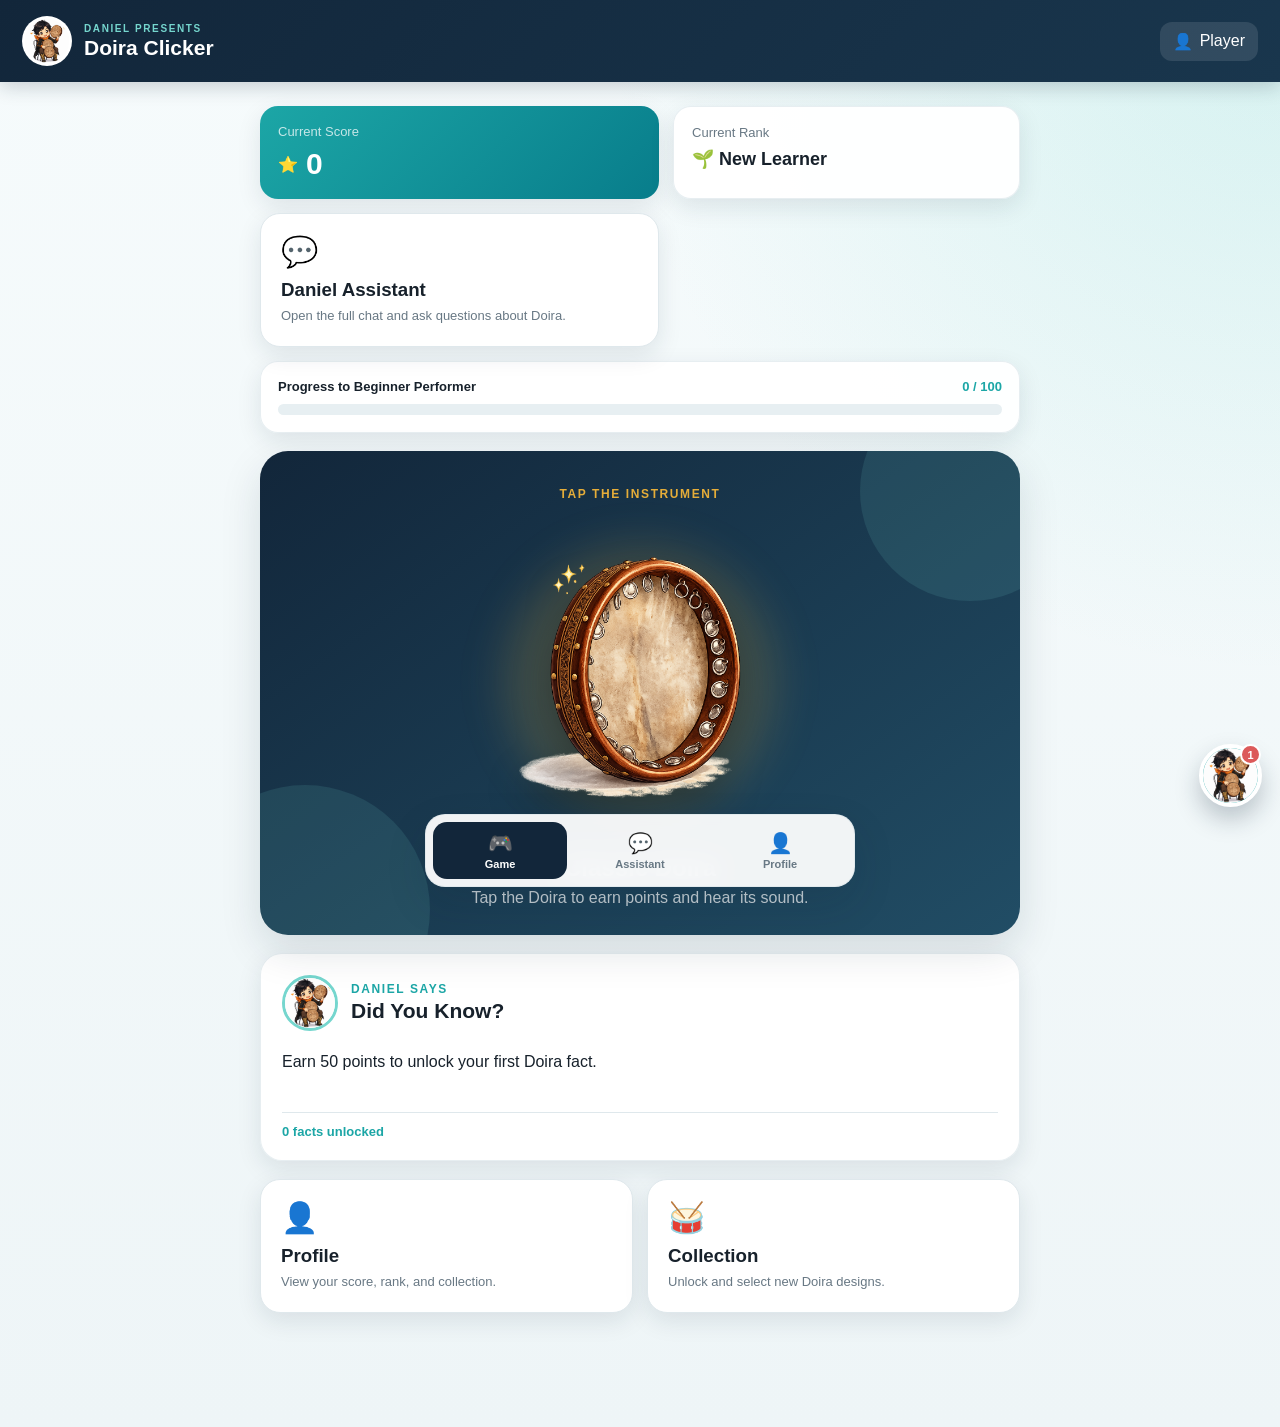
==== commit 46da2057: "Connected quiz to Daniel assistant" ====
--- a/index.html
+++ b/index.html
@@ -293,7 +293,7 @@
             ❓ Help
         </button>
 
-        <button id="startChatQuiz">
+        <button id="startChatQuiz" type="button" data-question="/quiz">
             📝 Start Quiz
         </button>
 
--- a/style.css
+++ b/style.css
@@ -1588,4 +1588,89 @@
         content: "🗑";
         font-size: 17px;
     }
+}
+
+
+/* Chat quiz */
+
+.quiz-message {
+    width: 100%;
+    max-width: min(100%, 680px) !important;
+}
+
+.quiz-question-title {
+    margin: 0 0 7px;
+    color: var(--turquoise);
+    font-size: 12px;
+    font-weight: 800;
+    letter-spacing: 0.8px;
+    text-transform: uppercase;
+}
+
+.quiz-question-text {
+    margin: 0 0 13px;
+    font-size: 15px;
+    font-weight: 700;
+    line-height: 1.5;
+}
+
+.chat-quiz-options {
+    display: flex;
+    flex-direction: column;
+    gap: 8px;
+}
+
+.chat-quiz-options button {
+    width: 100%;
+    padding: 11px 13px;
+    text-align: left;
+    color: var(--text-main);
+    border: 1px solid var(--border);
+    border-radius: 11px;
+    background: var(--surface-soft);
+    transition:
+        border-color 0.2s,
+        background 0.2s,
+        transform 0.2s;
+}
+
+.chat-quiz-options button:hover:not(:disabled) {
+    border-color: var(--turquoise);
+    background: rgba(28, 166, 166, 0.08);
+    transform: translateX(3px);
+}
+
+.chat-quiz-options button:disabled {
+    cursor: default;
+}
+
+.chat-quiz-options button.correct-answer {
+    color: #176b47;
+    border-color: var(--success);
+    background: rgba(43, 182, 115, 0.16);
+}
+
+.chat-quiz-options button.wrong-answer {
+    color: #932f2f;
+    border-color: var(--danger);
+    background: rgba(220, 90, 90, 0.15);
+}
+
+.quiz-restart-message {
+    padding: 8px;
+}
+
+.quiz-restart-button {
+    width: 100%;
+    padding: 11px 15px;
+    color: white;
+    border: none;
+    border-radius: 11px;
+    background:
+        linear-gradient(
+            135deg,
+            var(--turquoise),
+            #087d8b
+        );
+    font-weight: 700;
 }
